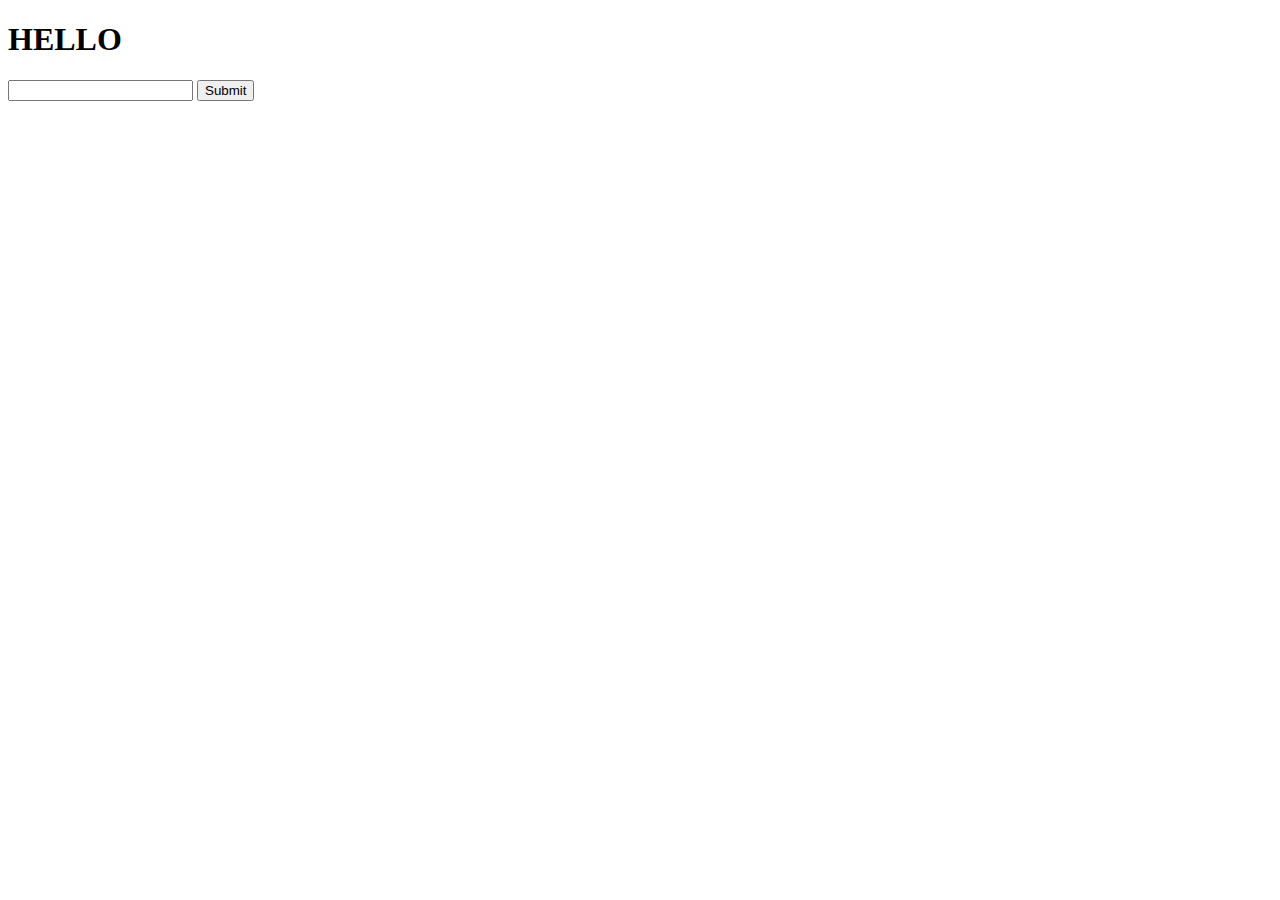
==== templates/index.html @ e29e8312 "Version 2" ====
<!DOCTYPE html>
<html lang="en">
<head>
  <meta charset="UTF-8">
  <meta http-equiv="X-UA-Compatible" content="IE=edge">
  <meta name="viewport" content="width=device-width, initial-scale=1.0">
  <title>Document</title>
</head>
<body>
  <h1>HELLO</h1>
  <form action="/board">
  <input type="number" name="size" min="5">
  <button>Submit</button>
</form>
</body>
</html>
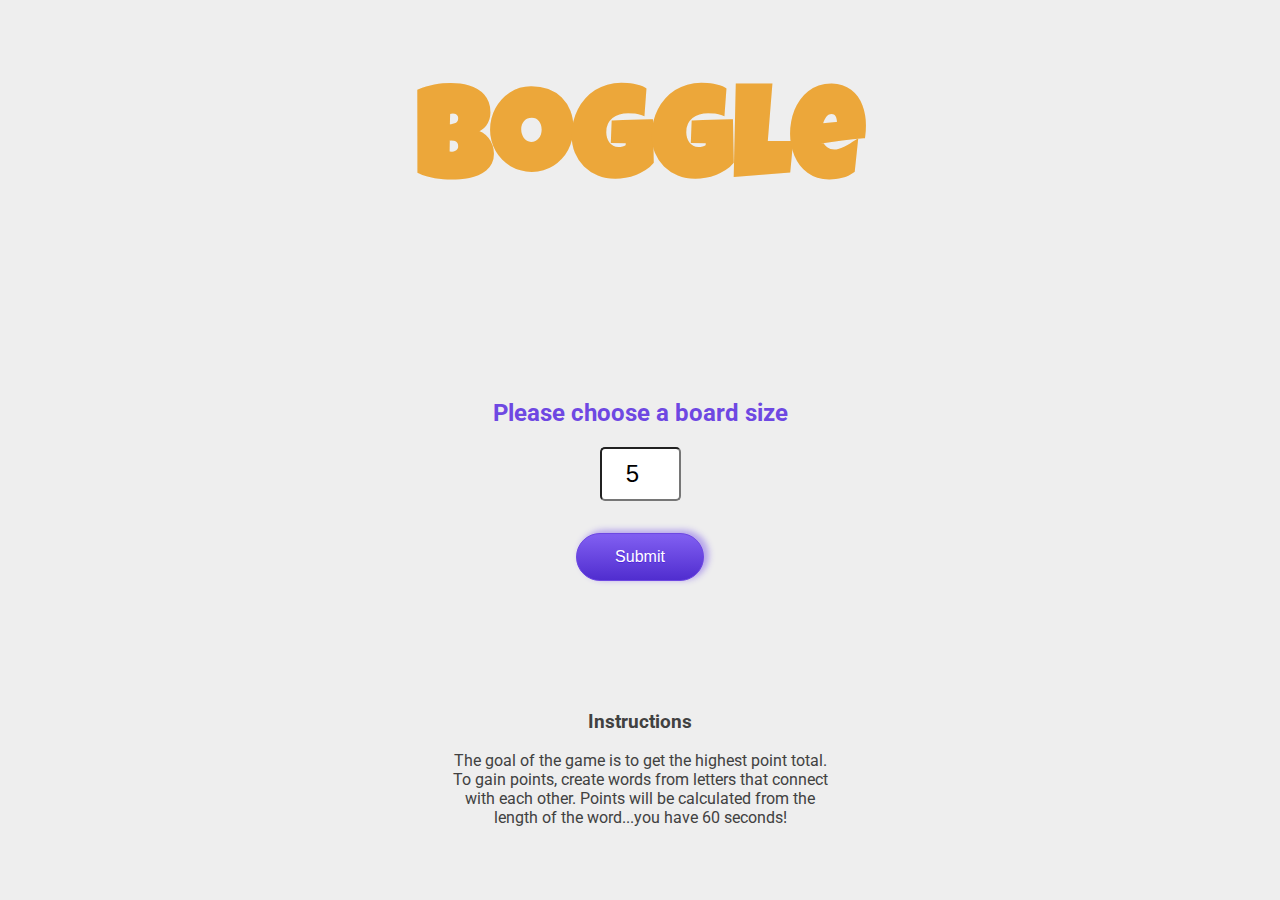
==== commit 41d44276: "Add styling" ====
--- a/templates/index.html
+++ b/templates/index.html
@@ -1,16 +1,31 @@
 <!DOCTYPE html>
 <html lang="en">
+
 <head>
   <meta charset="UTF-8">
   <meta http-equiv="X-UA-Compatible" content="IE=edge">
   <meta name="viewport" content="width=device-width, initial-scale=1.0">
-  <title>Document</title>
+  <title>Boggle</title>
+  <link rel="stylesheet" href="/static/style.css">
+  <link rel="preconnect" href="https://fonts.gstatic.com">
+  <link href="https://fonts.googleapis.com/css2?family=Luckiest+Guy&family=Roboto&display=swap" rel="stylesheet">
 </head>
+
 <body>
-  <h1>HELLO</h1>
-  <form action="/board">
-  <input type="number" name="size" min="5">
-  <button>Submit</button>
-</form>
+  <h1 id="maintitle">Boggle</h1>
+
+  <div id="instructionDiv">
+    <h3>Instructions</h3>
+    <p>The goal of the game is to get the highest point total. To gain points, create words from letters that connect
+      with each other. Points will be calculated from the length of the word...you have 60 seconds!</p>
+  </div>
+
+  <form id="sizeselect" action="/board">
+    <h2>Please choose a board size</h2>
+    <input type="number" name="size" min="5" max="15" value=5 required>
+    <button>Submit</button>
+  </form>
+  
 </body>
+
 </html>--- a/static/style.css
+++ b/static/style.css
@@ -0,0 +1,156 @@
+.hidden {
+  display: none;
+}
+
+body {
+  background-color: #eeeeee;
+  width: 100vw;
+  height: 100vh;
+  margin: 0;
+  display: grid;
+  grid-template: 1fr 3fr 2fr/ 1fr 1fr 1fr;
+  justify-items: center;
+  font-family: "Roboto", sans-serif;
+}
+
+h1 {
+  color: #eca73a;
+  grid-area: 1/2/2/3;
+  text-align: center;
+  font-size: 4em;
+  font-family: "Luckiest Guy", cursive;
+}
+
+h2 {
+  color: #6e48e2;
+}
+
+#maintitle {
+  font-size: 8em;
+}
+
+#instructionDiv {
+  grid-area: 3/2/4/3;
+  text-align: center;
+  padding: 2em;
+  color: rgb(65, 65, 65);
+}
+
+#sizeselect {
+  grid-area: 2/2/3/3;
+  display: flex;
+  justify-content: center;
+  align-items: center;
+  flex-direction: column;
+}
+
+#sizeselect input {
+  height: 2em;
+  font-size: 1.5em;
+  border-radius: 5px;
+  text-align: center;
+}
+
+button {
+  box-shadow: 4px -2px 6px 1px #b5a4eb;
+  background: linear-gradient(to bottom, #7f5df0 5%, #502dcf 100%);
+  background-color: #7f5df0;
+  border-radius: 28px;
+  border: 1px solid #6e48e2;
+  display: inline-block;
+  cursor: pointer;
+  color: #ffffff;
+  font-family: Arial;
+  font-size: 16px;
+  padding: 12px 31px;
+  text-decoration: none;
+  text-shadow: 0px 1px 0px #5024e0;
+  margin-top: 2em;
+  height: 3em;
+  width: 8em;
+}
+
+button:hover {
+  background: linear-gradient(to bottom, #502dcf 5%, #7f5df0 100%);
+  background-color: #502dcf;
+}
+
+button:active {
+  position: relative;
+  top: 1px;
+  outline: none;
+}
+
+button:focus {
+  outline: none;
+}
+
+a {
+  grid-area: 1/3/2/4;
+  display: flex;
+  justify-self: flex-end;
+  margin-right: 2em;
+  margin-top: 1em;
+  text-decoration: none;
+  color: #868686;
+  font-size: 1.5em;
+}
+
+table {
+  grid-area: 2/2/3/3;
+  height: 100%;
+  width: 100%;
+  text-align: center;
+}
+
+td {
+  height: 2em;
+  width: 2em;
+}
+
+#play {
+  grid-area: 2/2/3/3;
+}
+
+#playagain {
+  grid-area: 3/2/4/3;
+  width: 10em;
+}
+
+#wordsubmit {
+  grid-area: 3/2/4/3;
+  margin-top: 2em;
+}
+
+#wordsubmit input {
+  font-size: 1.5em;
+  margin-right: 2em;
+}
+
+#displaytimer {
+  grid-area: 2/3/3/4;
+  font-size: 4em;
+  font-family: "Luckiest Guy", cursive;
+  color: #6e48e2;
+  text-align: center;
+}
+
+#displayscore {
+  grid-area: 2/1/3/2;
+  font-size: 4em;
+  font-family: "Luckiest Guy", cursive;
+  color: #6e48e2;
+  text-align: center;
+}
+
+#displaymessage {
+  grid-area: 3/2/4/3;
+  color: #eca73a;
+}
+
+.warning {
+  background-color: #eca73a;
+  height: 1.5em;
+  width: 1.5em;
+  padding-top: 0.25em;
+}
